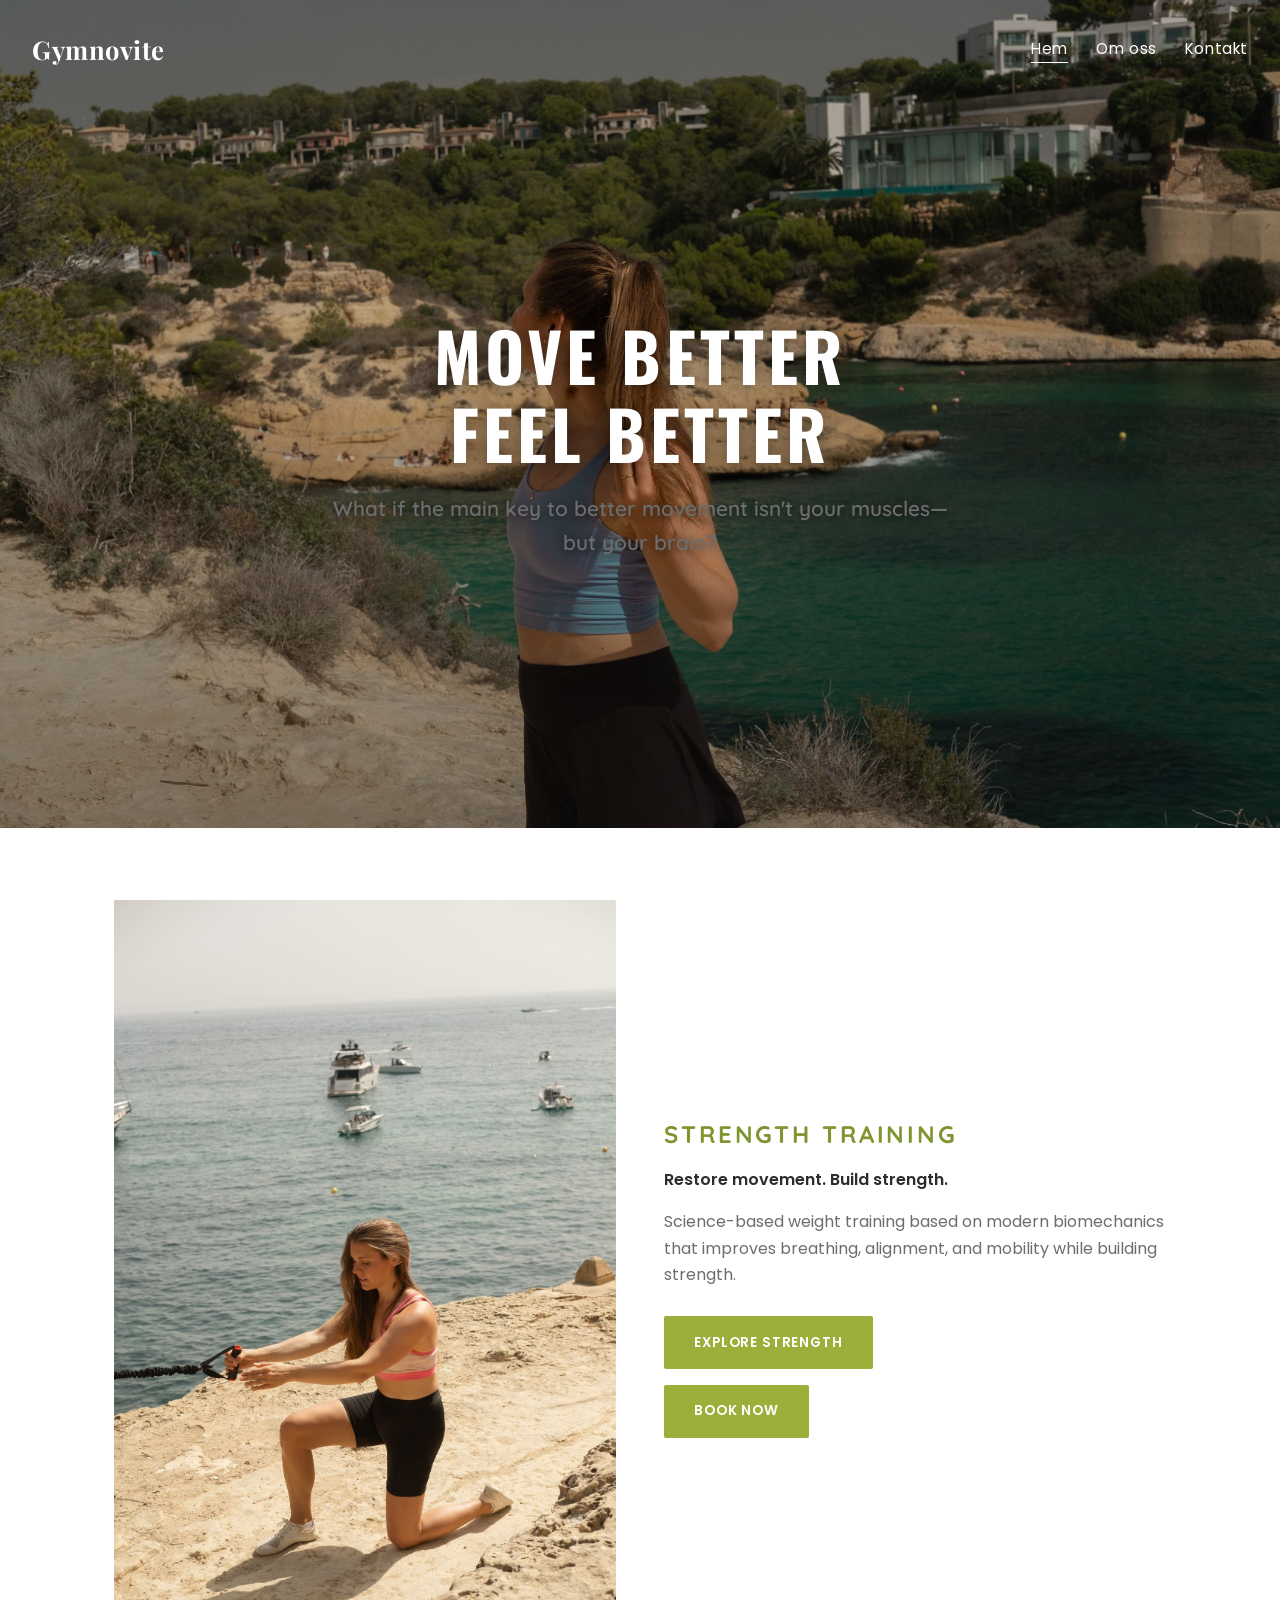
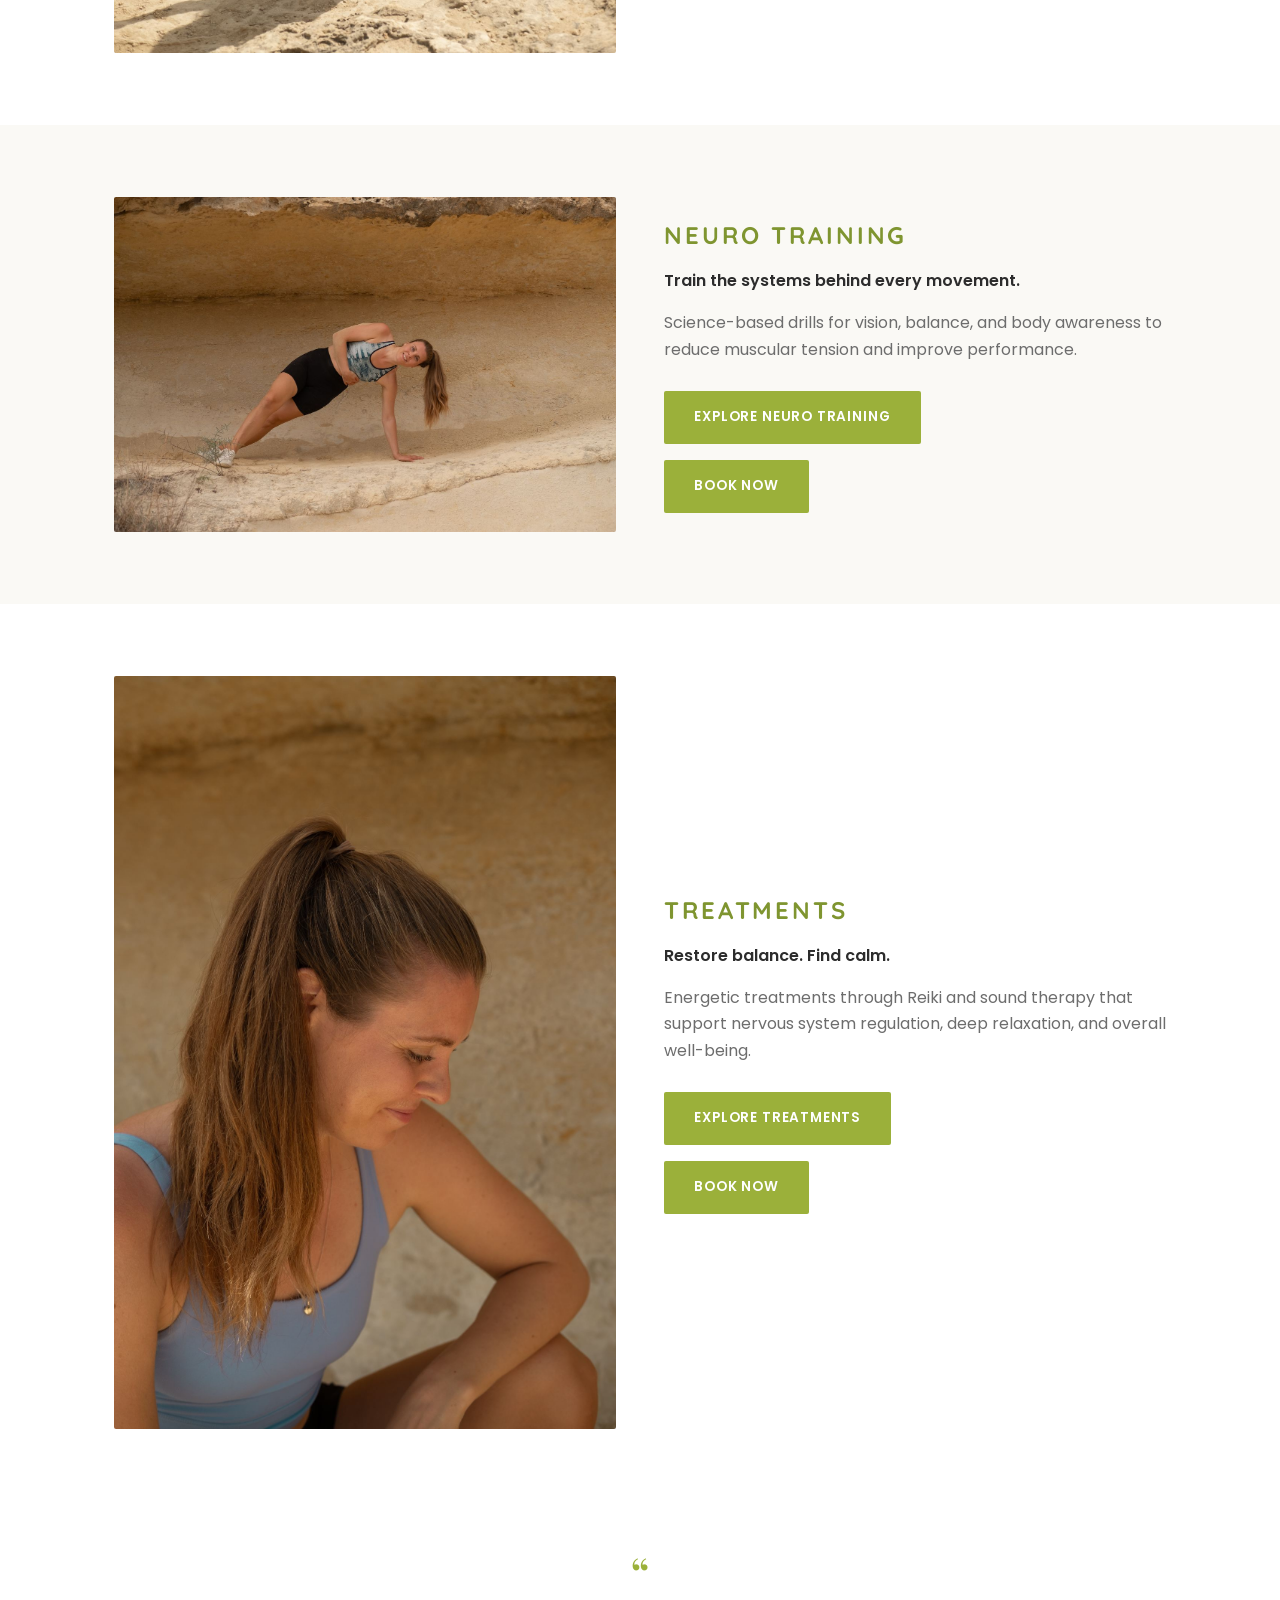
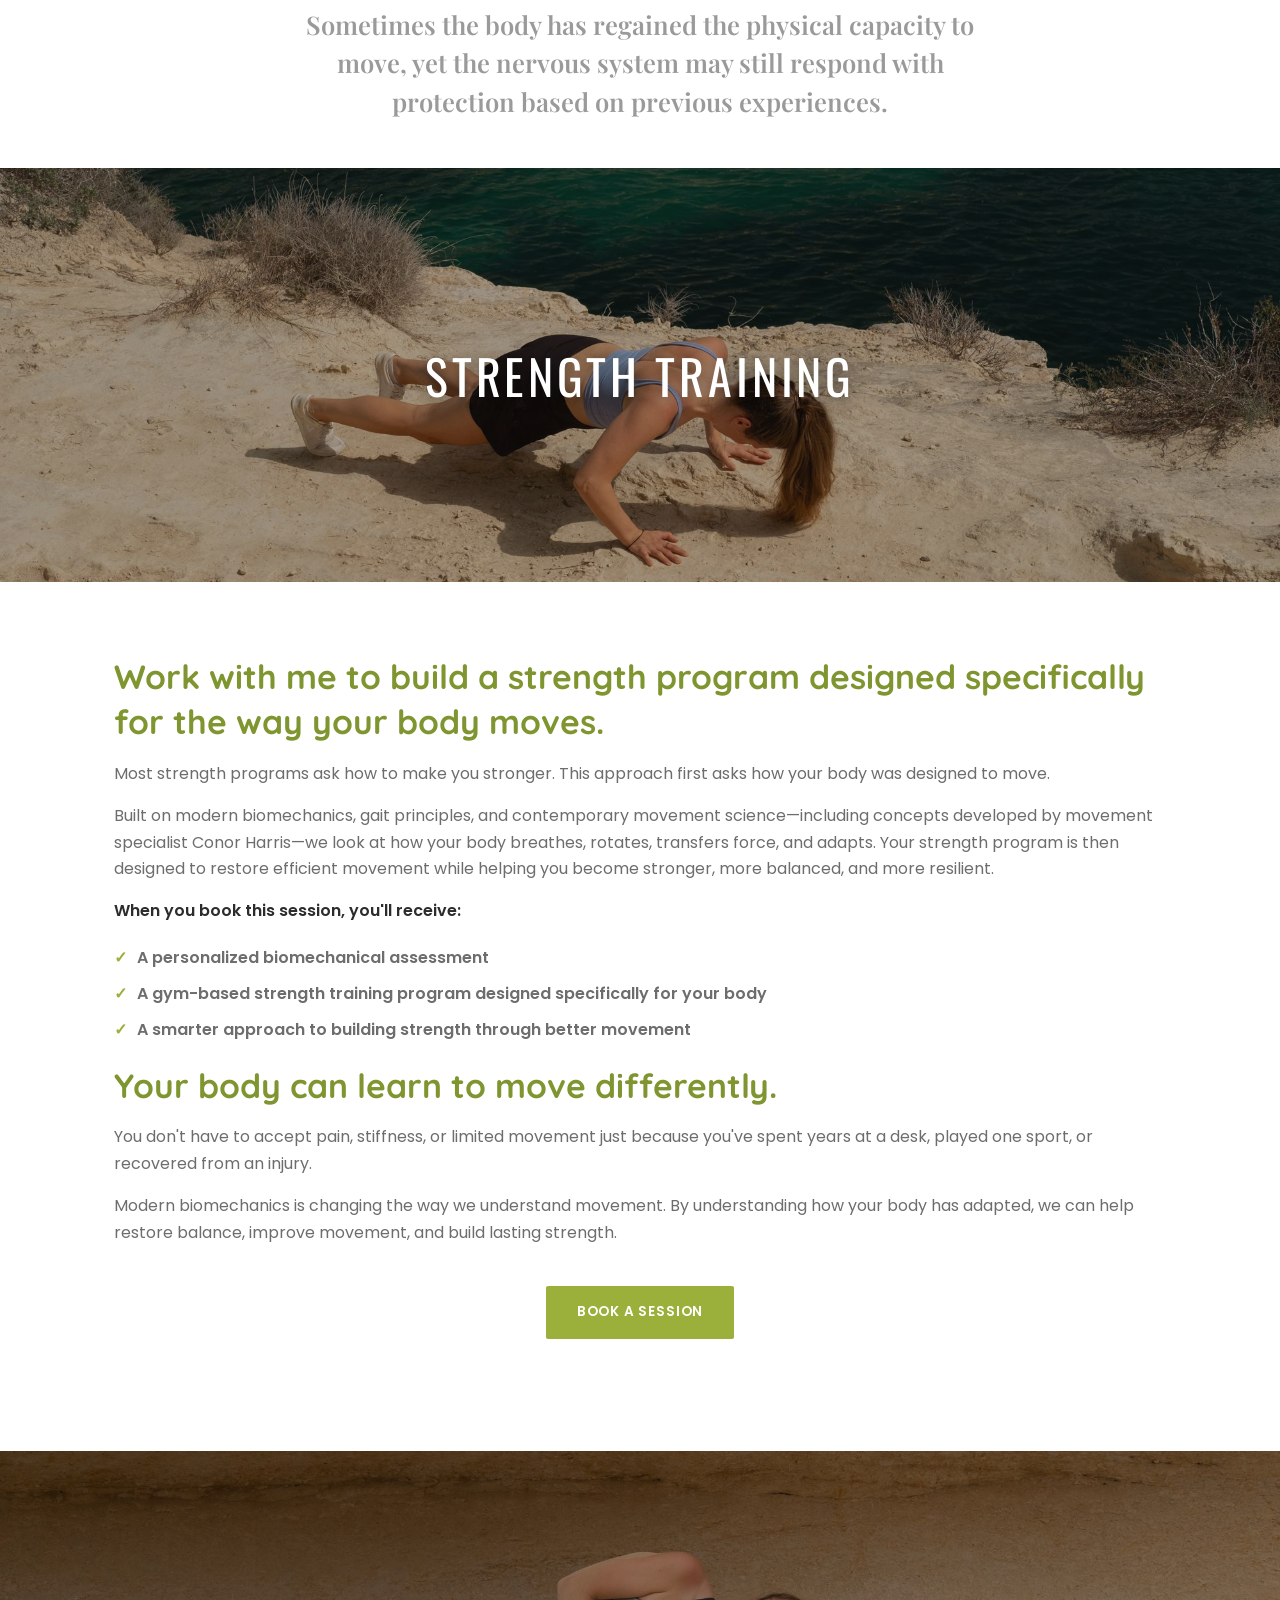
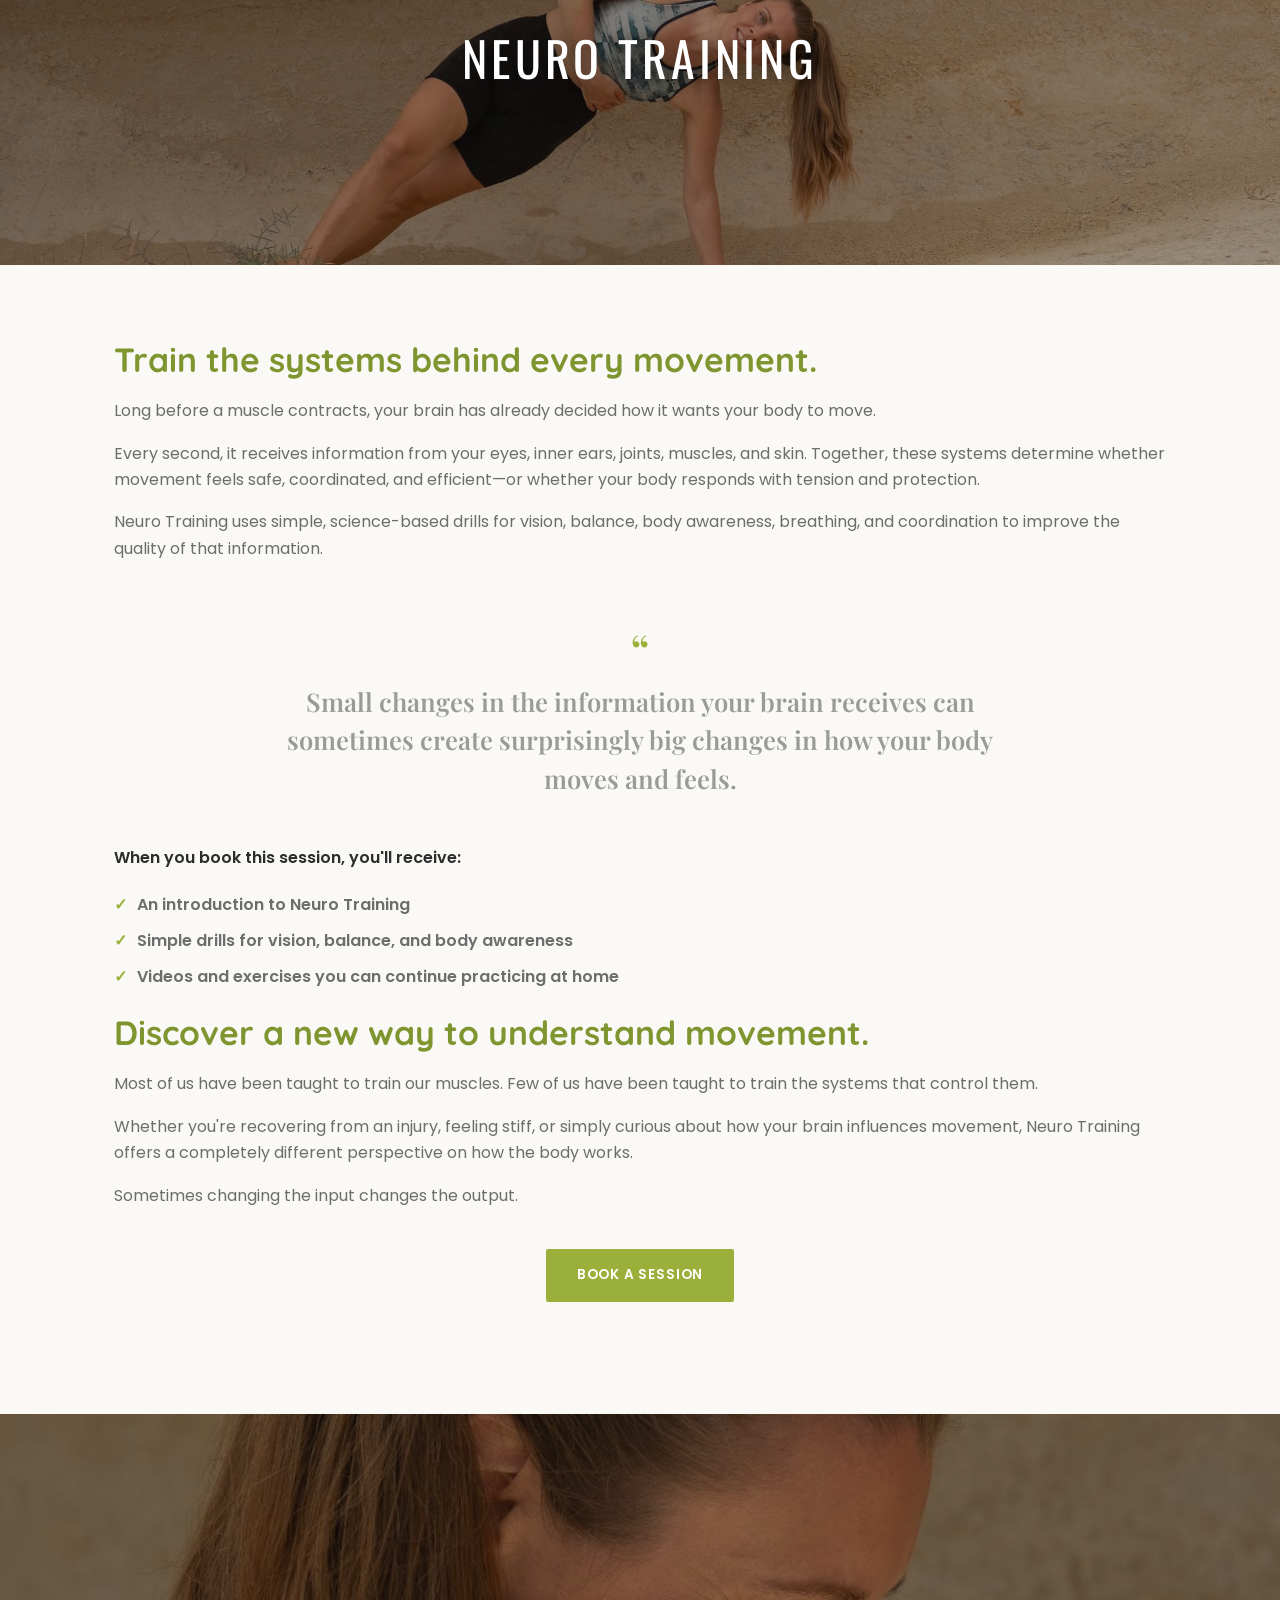
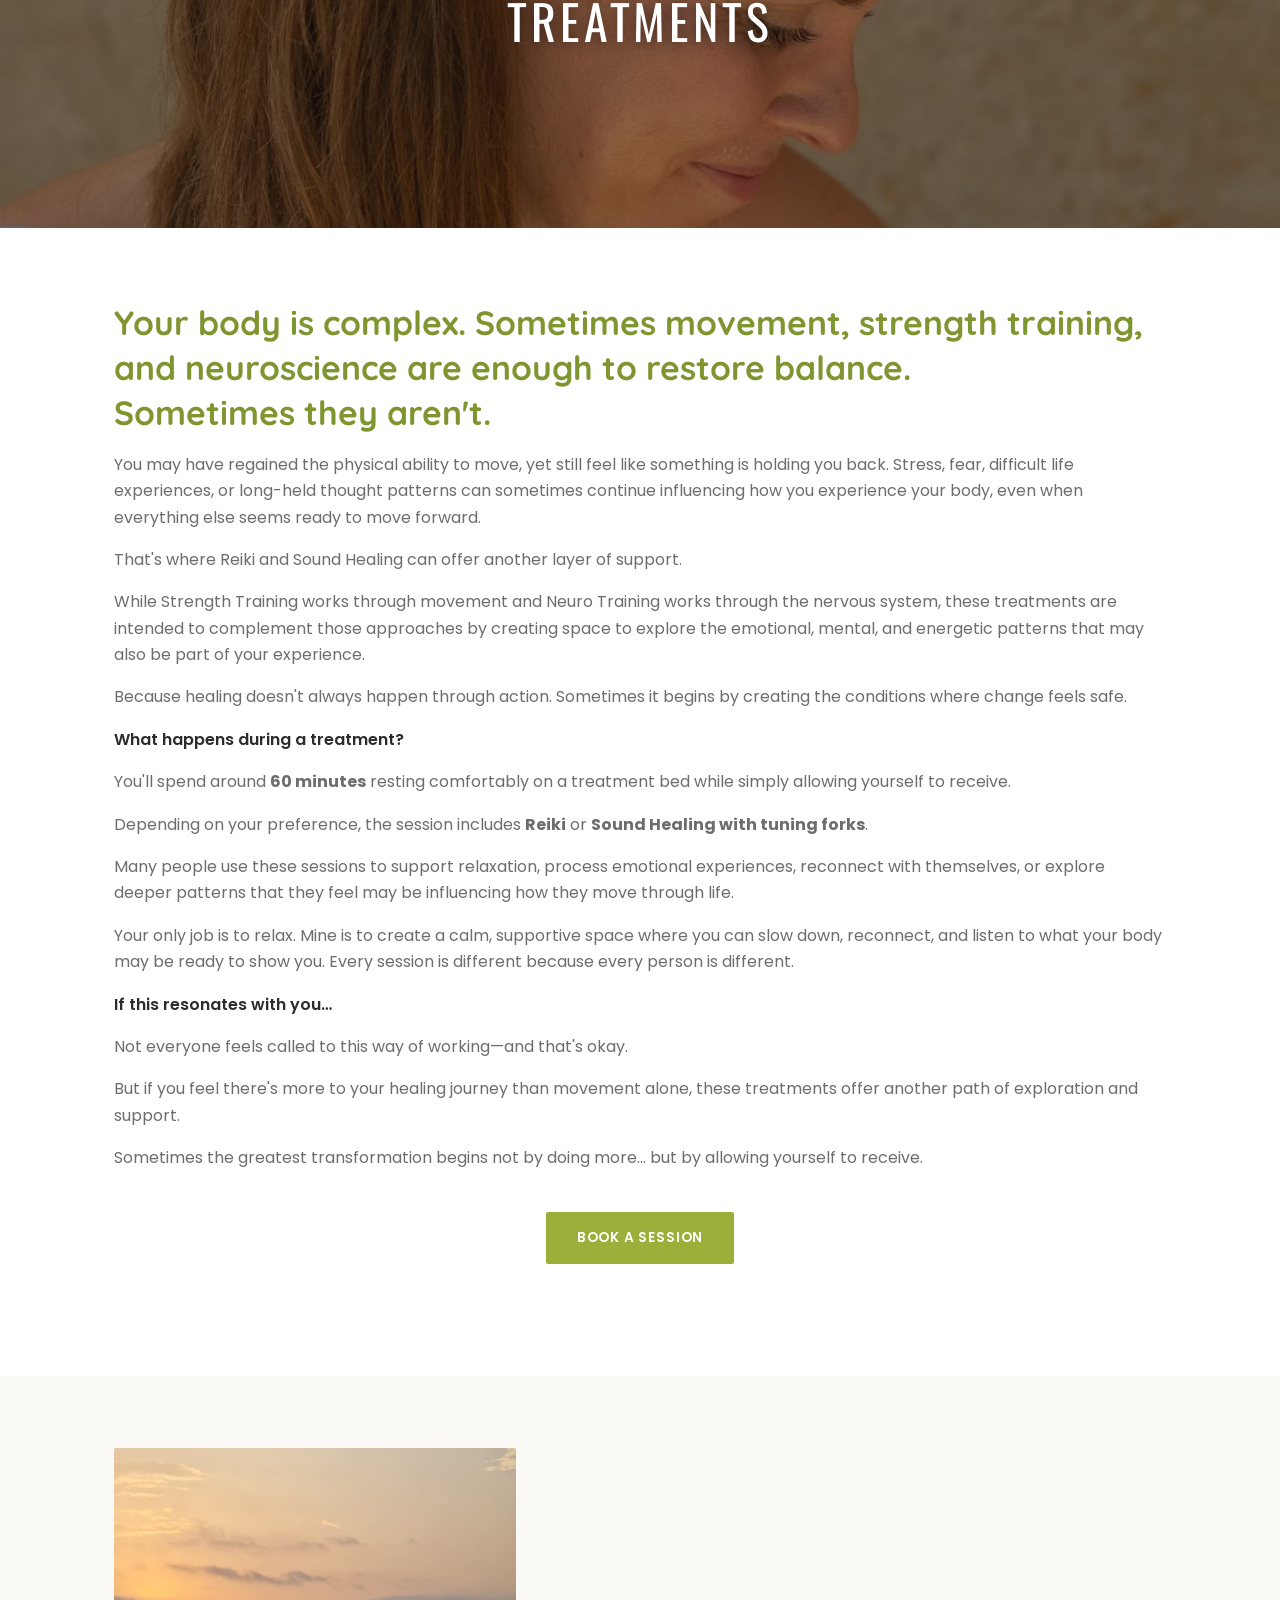
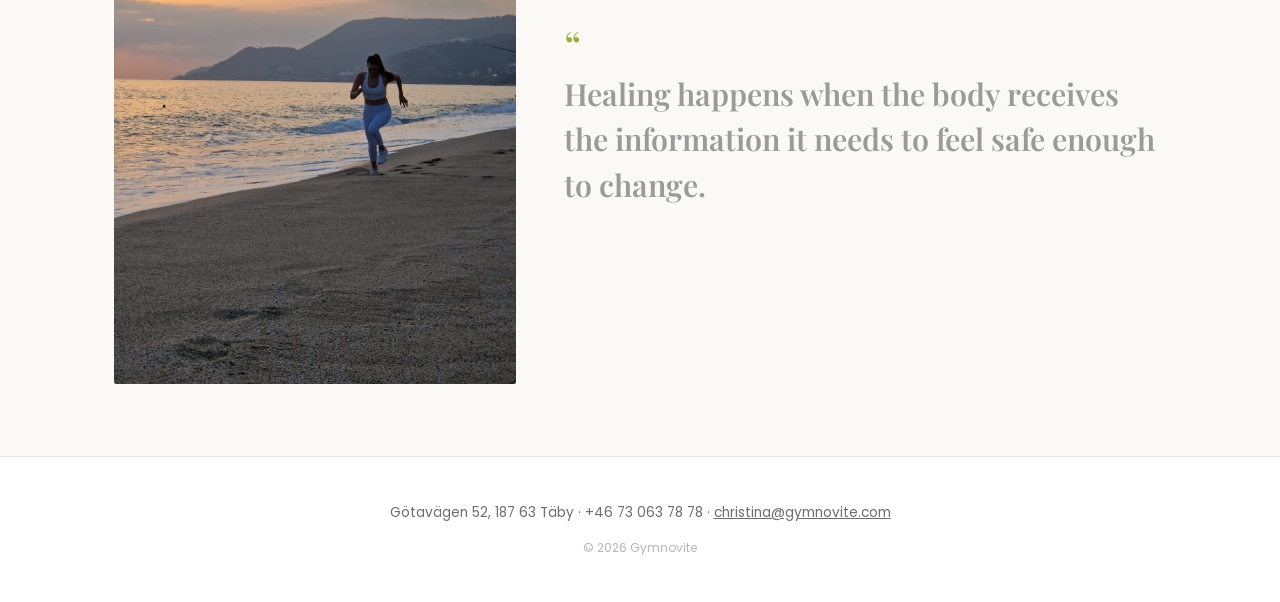
==== index.html @ e3eaf9ff "Add Gymnovite marketing site Static site (index/om-oss/kontakt) built from Christina Lövald Hellberg" ====
<!DOCTYPE html>
<html lang="sv">
<head>
<meta charset="UTF-8">
<meta name="viewport" content="width=device-width, initial-scale=1.0">
<title>Gymnovite — Move better. Feel better.</title>
<meta name="description" content="Gymnovite kombinerar vetenskaplig styrketräning, neuroträning och energibehandlingar (Reiki &amp; ljudterapi) för att återställa rörelse och balans.">
<link rel="preconnect" href="https://fonts.googleapis.com">
<link rel="preconnect" href="https://fonts.gstatic.com" crossorigin>
<link href="https://fonts.googleapis.com/css2?family=Oswald:wght@400;500&family=Playfair+Display:ital,wght@0,600;0,700;1,600&family=Poppins:wght@400;500;600&family=Quicksand:wght@600;700&display=swap" rel="stylesheet">
<link rel="stylesheet" href="style.css">
</head>
<body>

<header class="hero" style="background-image:url('img/hero.jpg');">
  <div class="site-header">
    <a class="logo" href="index.html">Gymnovite</a>
    <ul class="nav">
      <li><a href="index.html" aria-current="page">Hem</a></li>
      <li><a href="om-oss.html">Om oss</a></li>
      <li><a href="kontakt.html">Kontakt</a></li>
    </ul>
  </div>
  <div class="hero-content">
    <h1>Move Better<br>Feel Better</h1>
    <p>What if the main key to better movement isn't your muscles&mdash;but your brain?</p>
  </div>
</header>

<main>

  <!-- Strength Training intro -->
  <section>
    <div class="wrap split">
      <img src="img/strength.jpg" alt="Styrketräning med motståndsband vid havet" loading="lazy">
      <div>
        <p class="eyebrow">Strength Training</p>
        <p class="subhead">Restore movement. Build strength.</p>
        <p>Science-based weight training based on modern biomechanics that improves breathing, alignment, and mobility while building strength.</p>
        <div class="actions">
          <a class="btn" href="#strength-training">Explore Strength</a>
          <a class="btn" href="kontakt.html">Book Now</a>
        </div>
      </div>
    </div>
  </section>

  <!-- Neuro Training intro -->
  <section class="bg-tint">
    <div class="wrap split">
      <img src="img/neuro.jpg" alt="Neuroträning, sidoplanka på klippa" loading="lazy">
      <div>
        <p class="eyebrow">Neuro Training</p>
        <p class="subhead">Train the systems behind every movement.</p>
        <p>Science-based drills for vision, balance, and body awareness to reduce muscular tension and improve performance.</p>
        <div class="actions">
          <a class="btn" href="#neuro-training">Explore Neuro Training</a>
          <a class="btn" href="kontakt.html">Book Now</a>
        </div>
      </div>
    </div>
  </section>

  <!-- Treatments intro -->
  <section>
    <div class="wrap split">
      <img src="img/treatments.jpg" alt="Behandling, Reiki och ljudterapi" loading="lazy">
      <div>
        <p class="eyebrow">Treatments</p>
        <p class="subhead">Restore balance. Find calm.</p>
        <p>Energetic treatments through Reiki and sound therapy that support nervous system regulation, deep relaxation, and overall well-being.</p>
        <div class="actions">
          <a class="btn" href="#treatments">Explore Treatments</a>
          <a class="btn" href="kontakt.html">Book Now</a>
        </div>
      </div>
    </div>
  </section>

  <!-- Quote -->
  <div class="quote-block">
    <span class="mark">&ldquo;</span>
    <blockquote>Sometimes the body has regained the physical capacity to move, yet the nervous system may still respond with protection based on previous experiences.</blockquote>
  </div>

  <!-- Strength Training detail -->
  <div id="strength-training" class="banner" style="background-image:url('img/strength-banner.jpg');">
    <h2>Strength Training</h2>
  </div>
  <section>
    <div class="wrap">
      <h2 class="heading">Work with me to build a strength program designed specifically for the way your body moves.</h2>
      <p>Most strength programs ask how to make you stronger. This approach first asks how your body was designed to move.</p>
      <p>Built on modern biomechanics, gait principles, and contemporary movement science&mdash;including concepts developed by movement specialist Conor Harris&mdash;we look at how your body breathes, rotates, transfers force, and adapts. Your strength program is then designed to restore efficient movement while helping you become stronger, more balanced, and more resilient.</p>
      <p class="subhead">When you book this session, you'll receive:</p>
      <ul class="checklist">
        <li>A personalized biomechanical assessment</li>
        <li>A gym-based strength training program designed specifically for your body</li>
        <li>A smarter approach to building strength through better movement</li>
      </ul>
      <h2 class="heading">Your body can learn to move differently.</h2>
      <p>You don't have to accept pain, stiffness, or limited movement just because you've spent years at a desk, played one sport, or recovered from an injury.</p>
      <p>Modern biomechanics is changing the way we understand movement. By understanding how your body has adapted, we can help restore balance, improve movement, and build lasting strength.</p>
      <div class="btn-center-wrap">
        <a class="btn" href="kontakt.html">Book a Session</a>
      </div>
    </div>
  </section>

  <!-- Neuro Training detail -->
  <div id="neuro-training" class="banner" style="background-image:url('img/neuro-banner.jpg');">
    <h2>Neuro Training</h2>
  </div>
  <section class="bg-tint">
    <div class="wrap">
      <h2 class="heading">Train the systems behind every movement.</h2>
      <p>Long before a muscle contracts, your brain has already decided how it wants your body to move.</p>
      <p>Every second, it receives information from your eyes, inner ears, joints, muscles, and skin. Together, these systems determine whether movement feels safe, coordinated, and efficient&mdash;or whether your body responds with tension and protection.</p>
      <p>Neuro Training uses simple, science-based drills for vision, balance, body awareness, breathing, and coordination to improve the quality of that information.</p>
      <div class="quote-block" style="padding-left:0;padding-right:0;">
        <span class="mark">&ldquo;</span>
        <blockquote>Small changes in the information your brain receives can sometimes create surprisingly big changes in how your body moves and feels.</blockquote>
      </div>
      <p class="subhead">When you book this session, you'll receive:</p>
      <ul class="checklist">
        <li>An introduction to Neuro Training</li>
        <li>Simple drills for vision, balance, and body awareness</li>
        <li>Videos and exercises you can continue practicing at home</li>
      </ul>
      <h2 class="heading">Discover a new way to understand movement.</h2>
      <p>Most of us have been taught to train our muscles. Few of us have been taught to train the systems that control them.</p>
      <p>Whether you're recovering from an injury, feeling stiff, or simply curious about how your brain influences movement, Neuro Training offers a completely different perspective on how the body works.</p>
      <p>Sometimes changing the input changes the output.</p>
      <div class="btn-center-wrap">
        <a class="btn" href="kontakt.html">Book a Session</a>
      </div>
    </div>
  </section>

  <!-- Treatments detail -->
  <div id="treatments" class="banner" style="background-image:url('img/treatments-banner.jpg');">
    <h2>Treatments</h2>
  </div>
  <section>
    <div class="wrap">
      <h2 class="heading">Your body is complex. Sometimes movement, strength training, and neuroscience are enough to restore balance.<br>Sometimes they aren't.</h2>
      <p>You may have regained the physical ability to move, yet still feel like something is holding you back. Stress, fear, difficult life experiences, or long-held thought patterns can sometimes continue influencing how you experience your body, even when everything else seems ready to move forward.</p>
      <p>That's where Reiki and Sound Healing can offer another layer of support.</p>
      <p>While Strength Training works through movement and Neuro Training works through the nervous system, these treatments are intended to complement those approaches by creating space to explore the emotional, mental, and energetic patterns that may also be part of your experience.</p>
      <p>Because healing doesn't always happen through action. Sometimes it begins by creating the conditions where change feels safe.</p>

      <p class="subhead">What happens during a treatment?</p>
      <p>You'll spend around <strong>60 minutes</strong> resting comfortably on a treatment bed while simply allowing yourself to receive.</p>
      <p>Depending on your preference, the session includes <strong>Reiki</strong> or <strong>Sound Healing with tuning forks</strong>.</p>
      <p>Many people use these sessions to support relaxation, process emotional experiences, reconnect with themselves, or explore deeper patterns that they feel may be influencing how they move through life.</p>
      <p>Your only job is to relax. Mine is to create a calm, supportive space where you can slow down, reconnect, and listen to what your body may be ready to show you. Every session is different because every person is different.</p>

      <p class="subhead">If this resonates with you&hellip;</p>
      <p>Not everyone feels called to this way of working&mdash;and that's okay.</p>
      <p>But if you feel there's more to your healing journey than movement alone, these treatments offer another path of exploration and support.</p>
      <p>Sometimes the greatest transformation begins not by doing more&hellip; but by allowing yourself to receive.</p>
      <div class="btn-center-wrap">
        <a class="btn" href="kontakt.html">Book a Session</a>
      </div>
    </div>
  </section>

  <!-- Closing quote with photo -->
  <section class="bg-tint">
    <div class="wrap quote-photo">
      <img src="img/quote.jpg" alt="Löpning på stranden i solnedgången" loading="lazy">
      <div>
        <span class="mark">&ldquo;</span>
        <blockquote>Healing happens when the body receives the information it needs to feel safe enough to change.</blockquote>
      </div>
    </div>
  </section>

</main>

<footer>
  <div class="wrap">
    <p>Götavägen 52, 187 63 Täby &middot; +46 73 063 78 78 &middot; <a href="mailto:christina@gymnovite.com">christina@gymnovite.com</a></p>
    <p class="credit">&copy; <span id="year"></span> Gymnovite</p>
  </div>
</footer>

<script src="app.js"></script>
</body>
</html>
---- style.css ----
:root {
  --accent: #9bb03a;
  --accent-dark: #7f9530;
  --ink: #2c2c2c;
  --muted: #6d6d6d;
  --quote: #9a9a9a;
  --bg: #ffffff;
  --border: #e9e7e0;
  --max: 1100px;
}

* { box-sizing: border-box; }

html { scroll-behavior: smooth; }

body {
  margin: 0;
  background: var(--bg);
  color: var(--ink);
  font-family: 'Poppins', 'Segoe UI', sans-serif;
  line-height: 1.65;
  -webkit-font-smoothing: antialiased;
}

img { max-width: 100%; display: block; }

a { color: inherit; }

.wrap {
  max-width: var(--max);
  margin: 0 auto;
  padding: 0 1.5rem;
}

/* ---------- Site header (overlaid on hero) ---------- */

.site-header {
  position: absolute;
  top: 0;
  left: 0;
  right: 0;
  z-index: 5;
  display: flex;
  align-items: center;
  justify-content: space-between;
  padding: 1.75rem 2rem;
  flex-wrap: wrap;
  gap: 1rem;
}

.logo {
  font-family: 'Playfair Display', serif;
  font-weight: 700;
  font-size: 1.6rem;
  color: #fff;
  text-decoration: none;
  letter-spacing: 0.02em;
}

.nav {
  display: flex;
  gap: 1.75rem;
  list-style: none;
  margin: 0;
  padding: 0;
}

.nav a {
  color: #fff;
  text-decoration: none;
  font-size: 0.95rem;
  letter-spacing: 0.04em;
  padding-bottom: 0.2rem;
  border-bottom: 1px solid transparent;
  transition: border-color 0.2s ease;
}

.nav a:hover,
.nav a[aria-current="page"] {
  border-color: #fff;
}

.nav-toggle {
  display: none;
}

/* ---------- Hero ---------- */

.hero {
  position: relative;
  min-height: 92vh;
  display: flex;
  align-items: center;
  justify-content: center;
  text-align: center;
  color: #fff;
  background-size: cover;
  background-position: center;
  overflow: hidden;
}

.hero::after {
  content: '';
  position: absolute;
  inset: 0;
  background: linear-gradient(180deg, rgba(20, 20, 20, 0.25) 0%, rgba(20, 20, 20, 0.15) 45%, rgba(20, 20, 20, 0.45) 100%);
}

.hero-content {
  position: relative;
  z-index: 2;
  padding: 6rem 1.5rem 3rem;
  max-width: 900px;
}

.hero h1 {
  font-family: 'Oswald', sans-serif;
  text-transform: uppercase;
  font-size: clamp(2.2rem, 6vw, 4.2rem);
  letter-spacing: 0.06em;
  margin: 0 0 1.25rem;
  line-height: 1.15;
  text-shadow: 0 2px 18px rgba(0, 0, 0, 0.45);
}

.hero p {
  font-family: 'Quicksand', sans-serif;
  font-weight: 600;
  font-size: clamp(1rem, 2vw, 1.3rem);
  max-width: 640px;
  margin: 0 auto;
  text-shadow: 0 2px 10px rgba(0, 0, 0, 0.55);
}

/* Shorter banner-style hero used on inner pages / mid-page section breaks */
.banner {
  position: relative;
  min-height: 46vh;
  display: flex;
  align-items: center;
  justify-content: center;
  color: #fff;
  background-size: cover;
  background-position: center;
  text-align: center;
}

.banner::after {
  content: '';
  position: absolute;
  inset: 0;
  background: rgba(20, 20, 20, 0.35);
}

.banner h2 {
  position: relative;
  z-index: 2;
  font-family: 'Oswald', sans-serif;
  text-transform: uppercase;
  letter-spacing: 0.08em;
  font-weight: 400;
  font-size: clamp(1.8rem, 5vw, 3rem);
  margin: 0;
  text-shadow: 0 2px 14px rgba(0, 0, 0, 0.45);
}

.page-banner {
  min-height: 40vh;
  padding-top: 6rem;
}

/* ---------- Sections / typography ---------- */

section {
  padding: 4.5rem 0;
}

.eyebrow {
  font-family: 'Quicksand', sans-serif;
  font-weight: 700;
  text-transform: uppercase;
  letter-spacing: 0.12em;
  color: var(--accent-dark);
  font-size: 1.5rem;
  margin: 0 0 0.75rem;
}

h2.heading,
.section-title {
  font-family: 'Quicksand', sans-serif;
  font-weight: 700;
  color: var(--accent-dark);
  font-size: clamp(1.5rem, 3vw, 2.1rem);
  line-height: 1.35;
  margin: 0 0 1rem;
}

.subhead {
  font-weight: 600;
  color: var(--ink);
  margin: 0 0 1rem;
}

p { color: var(--muted); }

.lead {
  font-style: italic;
  color: var(--muted);
}

/* ---------- Split (image + text) blocks ---------- */

.split {
  display: grid;
  grid-template-columns: 1fr 1fr;
  gap: 3rem;
  align-items: center;
}

.split img {
  width: 100%;
  height: auto;
  border-radius: 2px;
}

.split .actions {
  margin-top: 1.75rem;
  display: flex;
  flex-direction: column;
  gap: 1rem;
  align-items: flex-start;
}

@media (max-width: 800px) {
  .split {
    grid-template-columns: 1fr;
    gap: 1.75rem;
  }
}

/* ---------- Buttons ---------- */

.btn {
  display: inline-block;
  background: var(--accent);
  color: #fff;
  text-decoration: none;
  padding: 0.95rem 1.9rem;
  font-family: 'Poppins', sans-serif;
  font-weight: 600;
  text-transform: uppercase;
  letter-spacing: 0.06em;
  font-size: 0.85rem;
  border: none;
  border-radius: 2px;
  cursor: pointer;
  transition: background 0.2s ease, transform 0.15s ease;
}

.btn:hover {
  background: var(--accent-dark);
  transform: translateY(-1px);
}

.btn-center-wrap {
  text-align: center;
  margin: 2.5rem 0;
}

/* ---------- Checklist ---------- */

.checklist {
  list-style: none;
  margin: 1.25rem 0;
  padding: 0;
}

.checklist li {
  color: var(--muted);
  font-weight: 600;
  margin: 0.6rem 0;
}

.checklist li::before {
  content: '\2713';
  color: var(--accent);
  margin-right: 0.6rem;
  font-weight: 700;
}

/* ---------- Quotes ---------- */

blockquote {
  margin: 0;
  padding: 0;
  font-family: 'Playfair Display', serif;
  font-size: clamp(1.2rem, 2.4vw, 1.6rem);
  color: var(--quote);
  font-weight: 600;
  line-height: 1.5;
}

.quote-block {
  max-width: 760px;
  margin: 0 auto;
  text-align: center;
  padding: 3rem 1.5rem;
}

.quote-block .mark {
  font-family: 'Playfair Display', serif;
  color: var(--accent);
  font-size: 3rem;
  line-height: 1;
  display: block;
  margin-bottom: 0.5rem;
}

.quote-photo {
  display: grid;
  grid-template-columns: 0.8fr 1.2fr;
  gap: 3rem;
  align-items: center;
}

.quote-photo img { border-radius: 2px; }

.quote-photo blockquote {
  font-size: clamp(1.3rem, 2.6vw, 1.9rem);
}

.quote-photo .mark {
  font-family: 'Playfair Display', serif;
  color: var(--accent);
  font-size: 2.6rem;
  line-height: 1;
}

@media (max-width: 800px) {
  .quote-photo {
    grid-template-columns: 1fr;
    gap: 1.5rem;
    text-align: center;
  }
}

.bg-tint {
  background: #faf9f5;
}

/* ---------- Philosophy list (Om oss) ---------- */

.philosophy-list {
  list-style: none;
  margin: 1.25rem 0 1.75rem;
  padding: 0;
}

.philosophy-list li {
  font-style: italic;
  color: var(--muted);
  margin: 0.4rem 0;
}

/* ---------- Contact page ---------- */

.contact-grid {
  display: grid;
  grid-template-columns: repeat(2, 1fr);
  gap: 2rem 3rem;
  margin: 2rem 0 3rem;
}

.contact-item {
  display: flex;
  gap: 1rem;
  align-items: flex-start;
}

.contact-item .icon {
  color: var(--accent);
  font-size: 1.4rem;
  line-height: 1;
  margin-top: 0.2rem;
}

.contact-item strong {
  display: block;
  text-transform: uppercase;
  letter-spacing: 0.04em;
  font-size: 0.95rem;
  margin-bottom: 0.2rem;
}

.contact-item span,
.contact-item a {
  color: var(--muted);
  text-decoration: none;
}

.map-frame {
  border: 0;
  width: 100%;
  height: 380px;
  border-radius: 2px;
}

@media (max-width: 700px) {
  .contact-grid { grid-template-columns: 1fr; }
}

/* ---------- Founder (Om oss) ---------- */

.founder {
  display: grid;
  grid-template-columns: 0.8fr 1.2fr;
  gap: 3rem;
  align-items: start;
}

.founder img { border-radius: 2px; }

.founder .name {
  font-family: 'Quicksand', sans-serif;
  font-weight: 700;
  color: var(--accent-dark);
  font-size: 1.6rem;
  margin: 0 0 0.25rem;
}

.founder .role {
  font-family: 'Quicksand', sans-serif;
  color: var(--accent);
  font-size: 1.15rem;
  margin: 0 0 1.25rem;
}

@media (max-width: 800px) {
  .founder { grid-template-columns: 1fr; }
}

/* ---------- Footer ---------- */

footer {
  border-top: 1px solid var(--border);
  padding: 2rem 0;
  text-align: center;
  color: var(--muted);
  font-size: 0.85rem;
}

footer a {
  color: var(--muted);
}

footer .credit {
  margin-top: 0.4rem;
  font-size: 0.75rem;
  color: #b6b6b6;
}
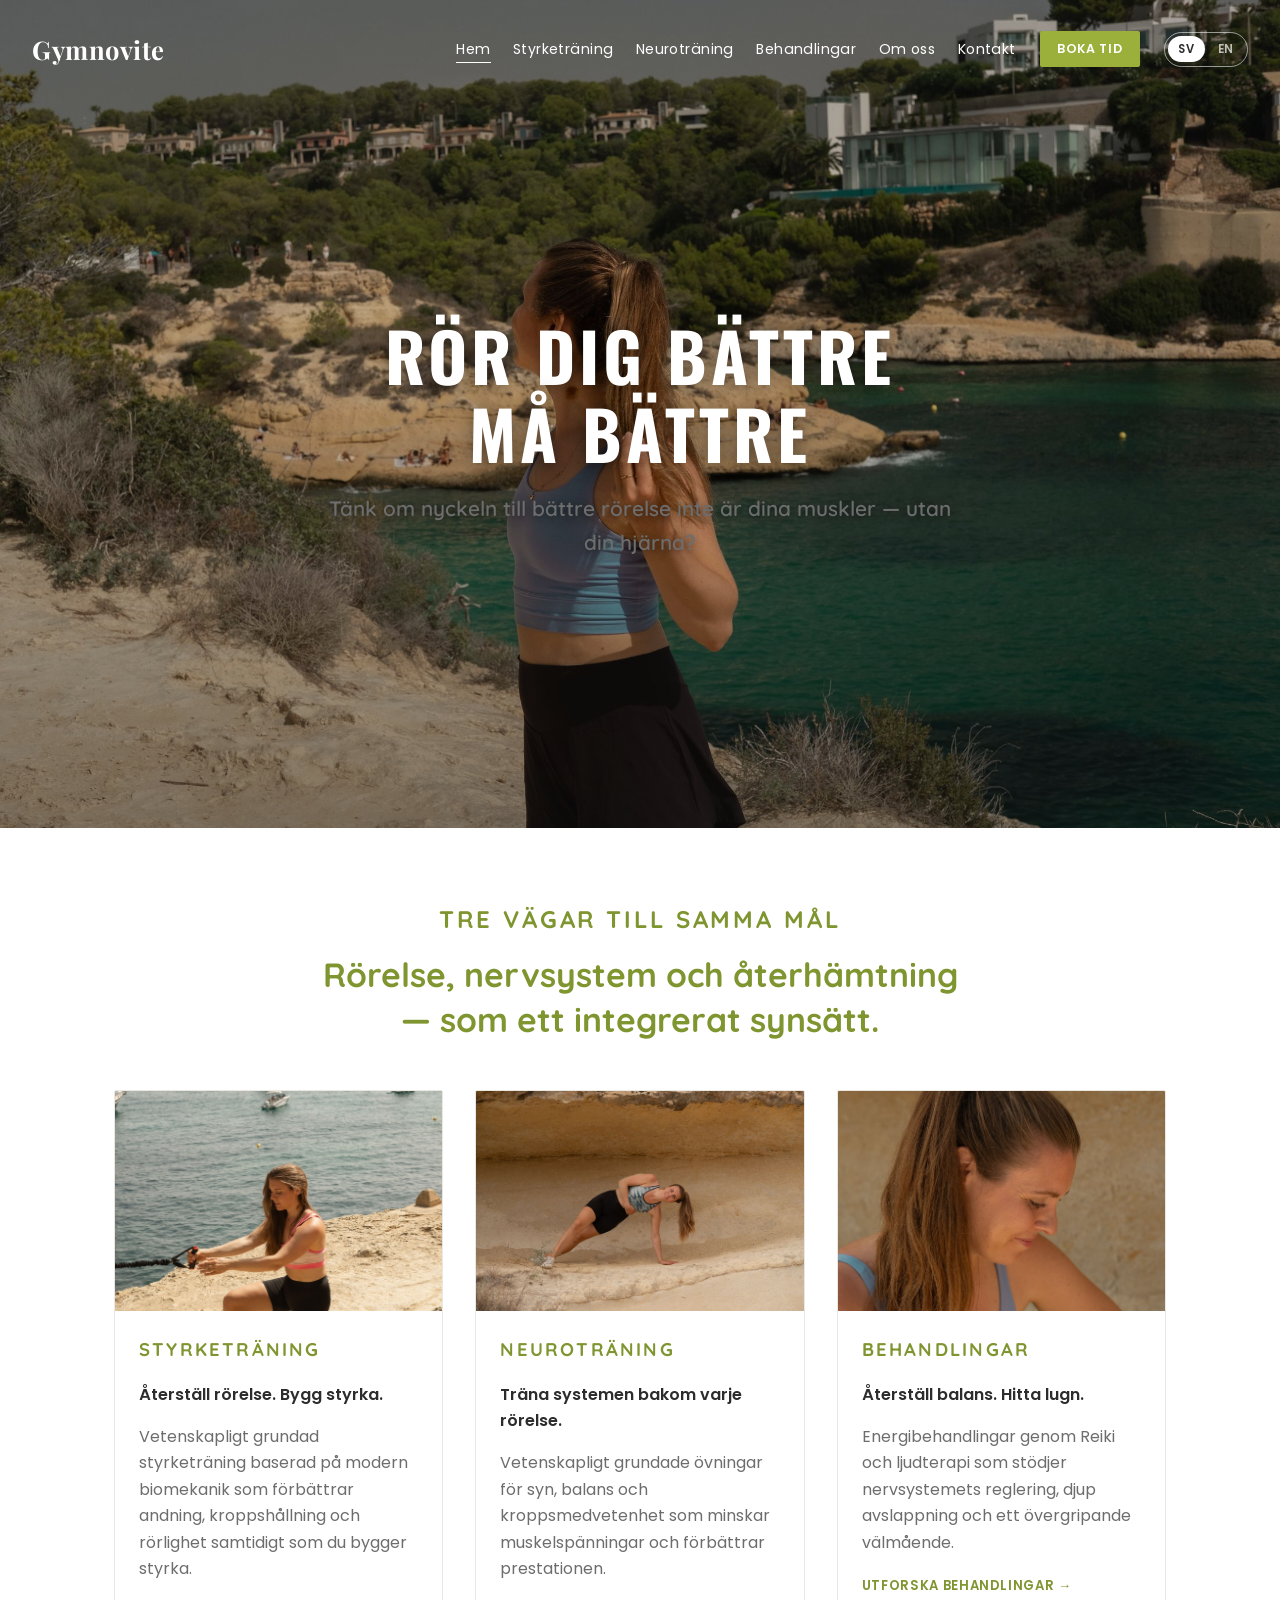
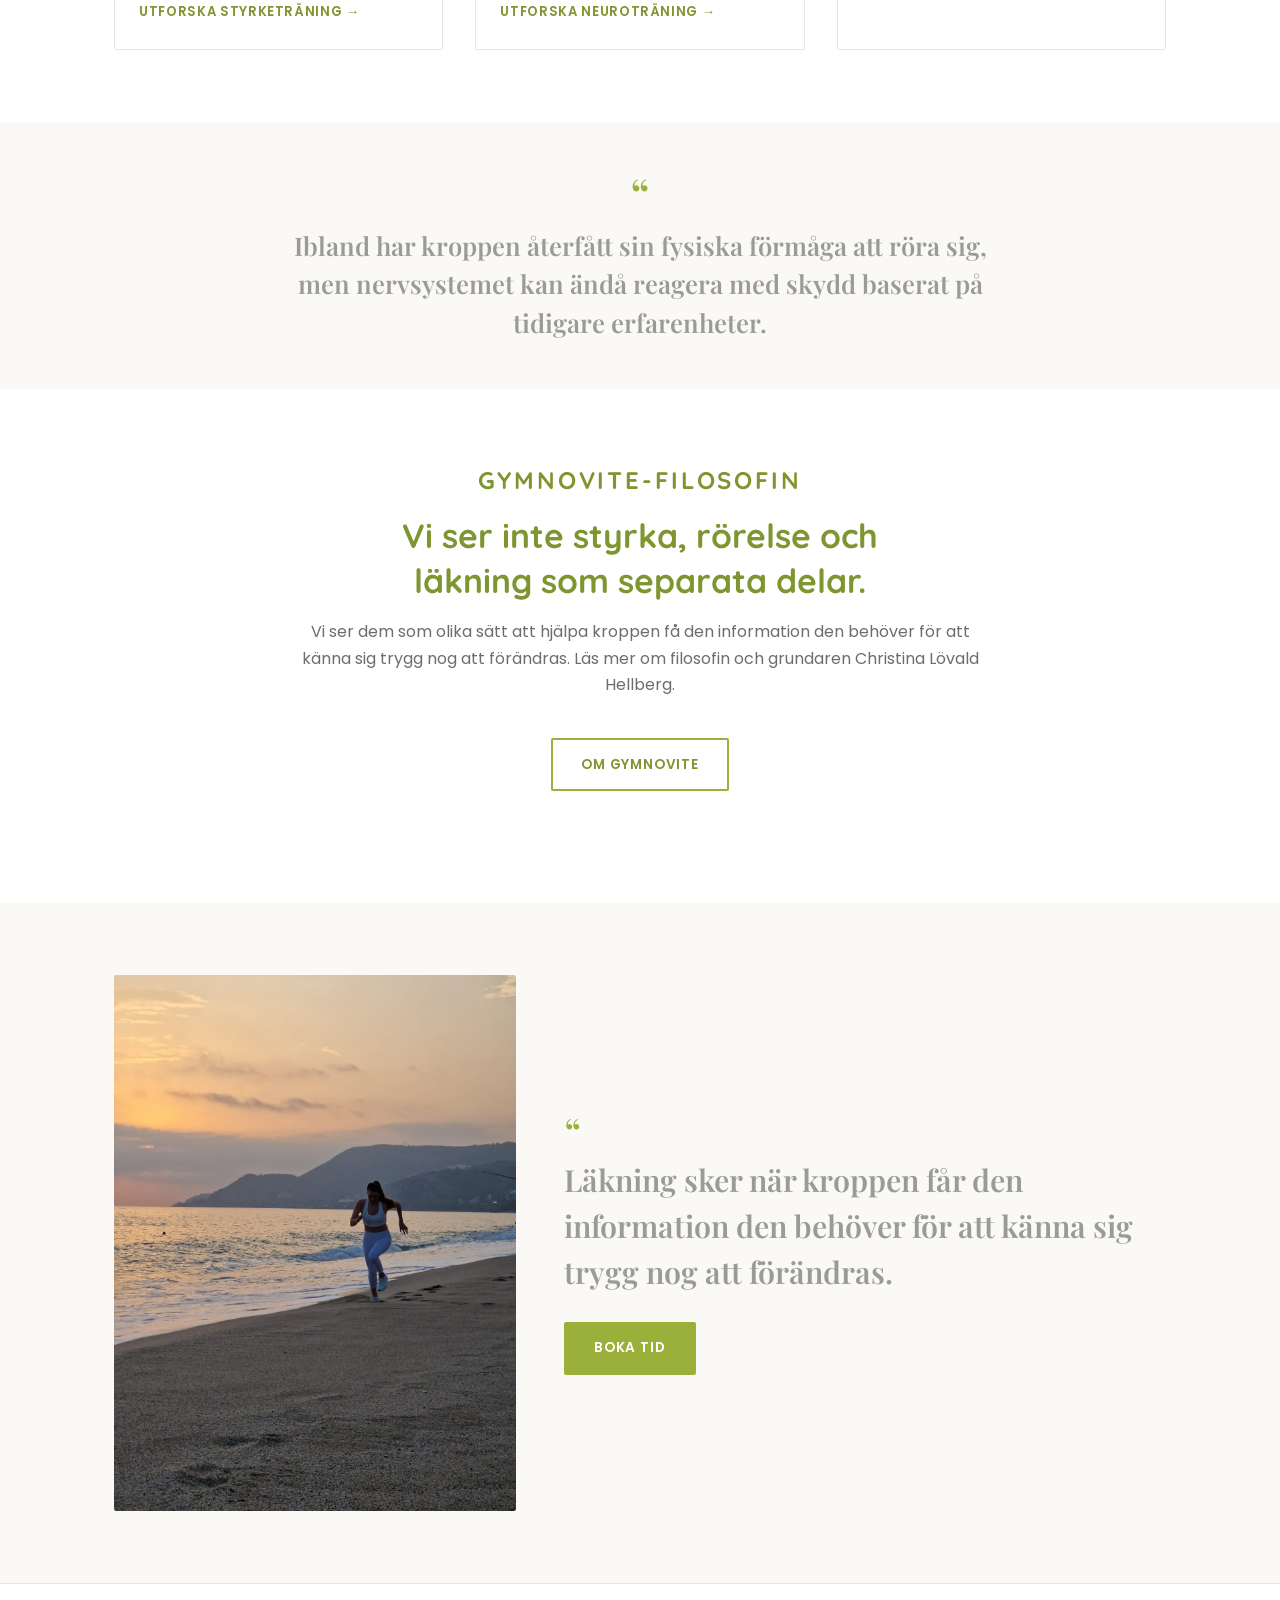
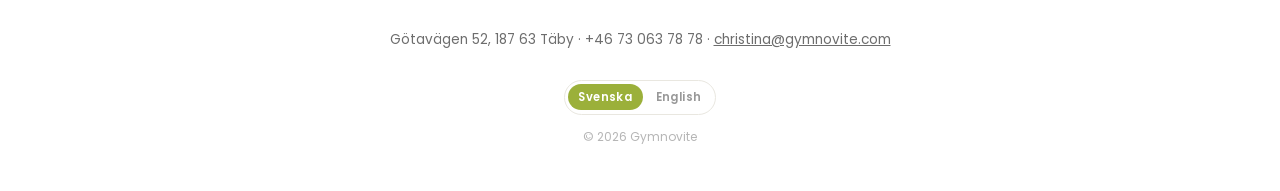
==== commit 61d1895e: "Promote v2 to the live site Moves the /v2 subproject to the repo root, replacing the original single" ====
--- a/index.html
+++ b/index.html
@@ -3,7 +3,7 @@
 <head>
 <meta charset="UTF-8">
 <meta name="viewport" content="width=device-width, initial-scale=1.0">
-<title>Gymnovite — Move better. Feel better.</title>
+<title>Gymnovite — Rör dig bättre. Må bättre.</title>
 <meta name="description" content="Gymnovite kombinerar vetenskaplig styrketräning, neuroträning och energibehandlingar (Reiki &amp; ljudterapi) för att återställa rörelse och balans.">
 <link rel="preconnect" href="https://fonts.googleapis.com">
 <link rel="preconnect" href="https://fonts.gstatic.com" crossorigin>
@@ -15,163 +15,100 @@
 <header class="hero" style="background-image:url('img/hero.jpg');">
   <div class="site-header">
     <a class="logo" href="index.html">Gymnovite</a>
-    <ul class="nav">
-      <li><a href="index.html" aria-current="page">Hem</a></li>
-      <li><a href="om-oss.html">Om oss</a></li>
-      <li><a href="kontakt.html">Kontakt</a></li>
-    </ul>
+    <div class="header-right">
+      <ul class="nav">
+        <li><a href="index.html" aria-current="page" data-i18n="nav.home">Hem</a></li>
+        <li><a href="styrketraning.html" data-i18n="nav.strength">Styrketräning</a></li>
+        <li><a href="neurotraning.html" data-i18n="nav.neuro">Neuroträning</a></li>
+        <li><a href="behandlingar.html" data-i18n="nav.treatments">Behandlingar</a></li>
+        <li><a href="om-oss.html" data-i18n="nav.about">Om oss</a></li>
+        <li><a href="kontakt.html" data-i18n="nav.contact">Kontakt</a></li>
+      </ul>
+      <a class="nav-cta" href="boka.html" data-i18n="nav.book">Boka tid</a>
+      <div class="lang-switch" role="group" aria-label="Språk / Language">
+        <button type="button" data-lang="sv" aria-pressed="true">SV</button>
+        <button type="button" data-lang="en" aria-pressed="false">EN</button>
+      </div>
+    </div>
   </div>
   <div class="hero-content">
-    <h1>Move Better<br>Feel Better</h1>
-    <p>What if the main key to better movement isn't your muscles&mdash;but your brain?</p>
+    <h1 data-i18n="home.hero.title">Rör dig bättre<br>Må bättre</h1>
+    <p data-i18n="home.hero.subtitle">Tänk om nyckeln till bättre rörelse inte är dina muskler &mdash; utan din hjärna?</p>
   </div>
 </header>
 
 <main>
 
-  <!-- Strength Training intro -->
   <section>
-    <div class="wrap split">
-      <img src="img/strength.jpg" alt="Styrketräning med motståndsband vid havet" loading="lazy">
-      <div>
-        <p class="eyebrow">Strength Training</p>
-        <p class="subhead">Restore movement. Build strength.</p>
-        <p>Science-based weight training based on modern biomechanics that improves breathing, alignment, and mobility while building strength.</p>
-        <div class="actions">
-          <a class="btn" href="#strength-training">Explore Strength</a>
-          <a class="btn" href="kontakt.html">Book Now</a>
+    <div class="wrap">
+      <div class="section-intro">
+        <p class="eyebrow" data-i18n="home.services.eyebrow">Tre vägar till samma mål</p>
+        <h2 class="heading" data-i18n="home.services.title">Rörelse, nervsystem och återhämtning &mdash; som ett integrerat synsätt.</h2>
+      </div>
+
+      <div class="service-grid">
+        <a class="service-card" href="styrketraning.html">
+          <img src="img/strength.jpg" alt="Styrketräning med motståndsband vid havet" loading="lazy">
+          <div class="service-card-body">
+            <p class="eyebrow" data-i18n="home.card.strength.eyebrow">Styrketräning</p>
+            <p class="subhead" data-i18n="home.card.strength.subhead">Återställ rörelse. Bygg styrka.</p>
+            <p data-i18n="home.card.strength.body">Vetenskapligt grundad styrketräning baserad på modern biomekanik som förbättrar andning, kroppshållning och rörlighet samtidigt som du bygger styrka.</p>
+            <span class="card-link" data-i18n="home.card.strength.link">Utforska styrketräning &rarr;</span>
+          </div>
+        </a>
+
+        <a class="service-card" href="neurotraning.html">
+          <img src="img/neuro.jpg" alt="Neuroträning, sidoplanka på klippa" loading="lazy">
+          <div class="service-card-body">
+            <p class="eyebrow" data-i18n="home.card.neuro.eyebrow">Neuroträning</p>
+            <p class="subhead" data-i18n="home.card.neuro.subhead">Träna systemen bakom varje rörelse.</p>
+            <p data-i18n="home.card.neuro.body">Vetenskapligt grundade övningar för syn, balans och kroppsmedvetenhet som minskar muskelspänningar och förbättrar prestationen.</p>
+            <span class="card-link" data-i18n="home.card.neuro.link">Utforska neuroträning &rarr;</span>
+          </div>
+        </a>
+
+        <a class="service-card" href="behandlingar.html">
+          <img src="img/treatments.jpg" alt="Behandling, Reiki och ljudterapi" loading="lazy">
+          <div class="service-card-body">
+            <p class="eyebrow" data-i18n="home.card.treatments.eyebrow">Behandlingar</p>
+            <p class="subhead" data-i18n="home.card.treatments.subhead">Återställ balans. Hitta lugn.</p>
+            <p data-i18n="home.card.treatments.body">Energibehandlingar genom Reiki och ljudterapi som stödjer nervsystemets reglering, djup avslappning och ett övergripande välmående.</p>
+            <span class="card-link" data-i18n="home.card.treatments.link">Utforska behandlingar &rarr;</span>
+          </div>
+        </a>
+      </div>
+    </div>
+  </section>
+
+  <div class="quote-block bg-tint" style="max-width:none;">
+    <div class="wrap" style="max-width:760px;">
+      <span class="mark">&ldquo;</span>
+      <blockquote data-i18n="home.quote1">Ibland har kroppen återfått sin fysiska förmåga att röra sig, men nervsystemet kan ändå reagera med skydd baserat på tidigare erfarenheter.</blockquote>
+    </div>
+  </div>
+
+  <section>
+    <div class="wrap">
+      <div class="section-intro" style="margin-bottom:0;">
+        <p class="eyebrow" data-i18n="home.philosophy.eyebrow">Gymnovite-filosofin</p>
+        <h2 class="heading" data-i18n="home.philosophy.title">Vi ser inte styrka, rörelse och läkning som separata delar.</h2>
+        <p data-i18n="home.philosophy.body">Vi ser dem som olika sätt att hjälpa kroppen få den information den behöver för att känna sig trygg nog att förändras. Läs mer om filosofin och grundaren Christina Lövald Hellberg.</p>
+        <div class="btn-center-wrap">
+          <a class="btn btn-outline" href="om-oss.html" data-i18n="home.philosophy.cta">Om Gymnovite</a>
         </div>
       </div>
     </div>
   </section>
 
-  <!-- Neuro Training intro -->
-  <section class="bg-tint">
-    <div class="wrap split">
-      <img src="img/neuro.jpg" alt="Neuroträning, sidoplanka på klippa" loading="lazy">
-      <div>
-        <p class="eyebrow">Neuro Training</p>
-        <p class="subhead">Train the systems behind every movement.</p>
-        <p>Science-based drills for vision, balance, and body awareness to reduce muscular tension and improve performance.</p>
-        <div class="actions">
-          <a class="btn" href="#neuro-training">Explore Neuro Training</a>
-          <a class="btn" href="kontakt.html">Book Now</a>
-        </div>
-      </div>
-    </div>
-  </section>
-
-  <!-- Treatments intro -->
-  <section>
-    <div class="wrap split">
-      <img src="img/treatments.jpg" alt="Behandling, Reiki och ljudterapi" loading="lazy">
-      <div>
-        <p class="eyebrow">Treatments</p>
-        <p class="subhead">Restore balance. Find calm.</p>
-        <p>Energetic treatments through Reiki and sound therapy that support nervous system regulation, deep relaxation, and overall well-being.</p>
-        <div class="actions">
-          <a class="btn" href="#treatments">Explore Treatments</a>
-          <a class="btn" href="kontakt.html">Book Now</a>
-        </div>
-      </div>
-    </div>
-  </section>
-
-  <!-- Quote -->
-  <div class="quote-block">
-    <span class="mark">&ldquo;</span>
-    <blockquote>Sometimes the body has regained the physical capacity to move, yet the nervous system may still respond with protection based on previous experiences.</blockquote>
-  </div>
-
-  <!-- Strength Training detail -->
-  <div id="strength-training" class="banner" style="background-image:url('img/strength-banner.jpg');">
-    <h2>Strength Training</h2>
-  </div>
-  <section>
-    <div class="wrap">
-      <h2 class="heading">Work with me to build a strength program designed specifically for the way your body moves.</h2>
-      <p>Most strength programs ask how to make you stronger. This approach first asks how your body was designed to move.</p>
-      <p>Built on modern biomechanics, gait principles, and contemporary movement science&mdash;including concepts developed by movement specialist Conor Harris&mdash;we look at how your body breathes, rotates, transfers force, and adapts. Your strength program is then designed to restore efficient movement while helping you become stronger, more balanced, and more resilient.</p>
-      <p class="subhead">When you book this session, you'll receive:</p>
-      <ul class="checklist">
-        <li>A personalized biomechanical assessment</li>
-        <li>A gym-based strength training program designed specifically for your body</li>
-        <li>A smarter approach to building strength through better movement</li>
-      </ul>
-      <h2 class="heading">Your body can learn to move differently.</h2>
-      <p>You don't have to accept pain, stiffness, or limited movement just because you've spent years at a desk, played one sport, or recovered from an injury.</p>
-      <p>Modern biomechanics is changing the way we understand movement. By understanding how your body has adapted, we can help restore balance, improve movement, and build lasting strength.</p>
-      <div class="btn-center-wrap">
-        <a class="btn" href="kontakt.html">Book a Session</a>
-      </div>
-    </div>
-  </section>
-
-  <!-- Neuro Training detail -->
-  <div id="neuro-training" class="banner" style="background-image:url('img/neuro-banner.jpg');">
-    <h2>Neuro Training</h2>
-  </div>
-  <section class="bg-tint">
-    <div class="wrap">
-      <h2 class="heading">Train the systems behind every movement.</h2>
-      <p>Long before a muscle contracts, your brain has already decided how it wants your body to move.</p>
-      <p>Every second, it receives information from your eyes, inner ears, joints, muscles, and skin. Together, these systems determine whether movement feels safe, coordinated, and efficient&mdash;or whether your body responds with tension and protection.</p>
-      <p>Neuro Training uses simple, science-based drills for vision, balance, body awareness, breathing, and coordination to improve the quality of that information.</p>
-      <div class="quote-block" style="padding-left:0;padding-right:0;">
-        <span class="mark">&ldquo;</span>
-        <blockquote>Small changes in the information your brain receives can sometimes create surprisingly big changes in how your body moves and feels.</blockquote>
-      </div>
-      <p class="subhead">When you book this session, you'll receive:</p>
-      <ul class="checklist">
-        <li>An introduction to Neuro Training</li>
-        <li>Simple drills for vision, balance, and body awareness</li>
-        <li>Videos and exercises you can continue practicing at home</li>
-      </ul>
-      <h2 class="heading">Discover a new way to understand movement.</h2>
-      <p>Most of us have been taught to train our muscles. Few of us have been taught to train the systems that control them.</p>
-      <p>Whether you're recovering from an injury, feeling stiff, or simply curious about how your brain influences movement, Neuro Training offers a completely different perspective on how the body works.</p>
-      <p>Sometimes changing the input changes the output.</p>
-      <div class="btn-center-wrap">
-        <a class="btn" href="kontakt.html">Book a Session</a>
-      </div>
-    </div>
-  </section>
-
-  <!-- Treatments detail -->
-  <div id="treatments" class="banner" style="background-image:url('img/treatments-banner.jpg');">
-    <h2>Treatments</h2>
-  </div>
-  <section>
-    <div class="wrap">
-      <h2 class="heading">Your body is complex. Sometimes movement, strength training, and neuroscience are enough to restore balance.<br>Sometimes they aren't.</h2>
-      <p>You may have regained the physical ability to move, yet still feel like something is holding you back. Stress, fear, difficult life experiences, or long-held thought patterns can sometimes continue influencing how you experience your body, even when everything else seems ready to move forward.</p>
-      <p>That's where Reiki and Sound Healing can offer another layer of support.</p>
-      <p>While Strength Training works through movement and Neuro Training works through the nervous system, these treatments are intended to complement those approaches by creating space to explore the emotional, mental, and energetic patterns that may also be part of your experience.</p>
-      <p>Because healing doesn't always happen through action. Sometimes it begins by creating the conditions where change feels safe.</p>
-
-      <p class="subhead">What happens during a treatment?</p>
-      <p>You'll spend around <strong>60 minutes</strong> resting comfortably on a treatment bed while simply allowing yourself to receive.</p>
-      <p>Depending on your preference, the session includes <strong>Reiki</strong> or <strong>Sound Healing with tuning forks</strong>.</p>
-      <p>Many people use these sessions to support relaxation, process emotional experiences, reconnect with themselves, or explore deeper patterns that they feel may be influencing how they move through life.</p>
-      <p>Your only job is to relax. Mine is to create a calm, supportive space where you can slow down, reconnect, and listen to what your body may be ready to show you. Every session is different because every person is different.</p>
-
-      <p class="subhead">If this resonates with you&hellip;</p>
-      <p>Not everyone feels called to this way of working&mdash;and that's okay.</p>
-      <p>But if you feel there's more to your healing journey than movement alone, these treatments offer another path of exploration and support.</p>
-      <p>Sometimes the greatest transformation begins not by doing more&hellip; but by allowing yourself to receive.</p>
-      <div class="btn-center-wrap">
-        <a class="btn" href="kontakt.html">Book a Session</a>
-      </div>
-    </div>
-  </section>
-
-  <!-- Closing quote with photo -->
   <section class="bg-tint">
     <div class="wrap quote-photo">
       <img src="img/quote.jpg" alt="Löpning på stranden i solnedgången" loading="lazy">
       <div>
         <span class="mark">&ldquo;</span>
-        <blockquote>Healing happens when the body receives the information it needs to feel safe enough to change.</blockquote>
+        <blockquote data-i18n="home.quote2">Läkning sker när kroppen får den information den behöver för att känna sig trygg nog att förändras.</blockquote>
+        <div style="margin-top:1.75rem;">
+          <a class="btn" href="boka.html" data-i18n="nav.book">Boka tid</a>
+        </div>
       </div>
     </div>
   </section>
@@ -181,10 +118,59 @@
 <footer>
   <div class="wrap">
     <p>Götavägen 52, 187 63 Täby &middot; +46 73 063 78 78 &middot; <a href="mailto:christina@gymnovite.com">christina@gymnovite.com</a></p>
+    <div class="lang-switch on-light" role="group" aria-label="Språk / Language">
+      <button type="button" data-lang="sv" aria-pressed="true">Svenska</button>
+      <button type="button" data-lang="en" aria-pressed="false">English</button>
+    </div>
     <p class="credit">&copy; <span id="year"></span> Gymnovite</p>
   </div>
 </footer>
 
+<script>
+window.I18N_TITLE = {
+  sv: "Gymnovite — Rör dig bättre. Må bättre.",
+  en: "Gymnovite — Move Better. Feel Better."
+};
+window.I18N = {
+  "nav.home": { sv: "Hem", en: "Home" },
+  "nav.strength": { sv: "Styrketräning", en: "Strength Training" },
+  "nav.neuro": { sv: "Neuroträning", en: "Neuro Training" },
+  "nav.treatments": { sv: "Behandlingar", en: "Treatments" },
+  "nav.about": { sv: "Om oss", en: "About" },
+  "nav.contact": { sv: "Kontakt", en: "Contact" },
+  "nav.book": { sv: "Boka tid", en: "Book Now" },
+
+  "home.hero.title": { sv: "Rör dig bättre<br>Må bättre", en: "Move Better<br>Feel Better" },
+  "home.hero.subtitle": { sv: "Tänk om nyckeln till bättre rörelse inte är dina muskler &mdash; utan din hjärna?", en: "What if the main key to better movement isn't your muscles&mdash;but your brain?" },
+
+  "home.services.eyebrow": { sv: "Tre vägar till samma mål", en: "Three paths, one goal" },
+  "home.services.title": { sv: "Rörelse, nervsystem och återhämtning &mdash; som ett integrerat synsätt.", en: "Movement, nervous system, and recovery &mdash; as one integrated approach." },
+
+  "home.card.strength.eyebrow": { sv: "Styrketräning", en: "Strength Training" },
+  "home.card.strength.subhead": { sv: "Återställ rörelse. Bygg styrka.", en: "Restore movement. Build strength." },
+  "home.card.strength.body": { sv: "Vetenskapligt grundad styrketräning baserad på modern biomekanik som förbättrar andning, kroppshållning och rörlighet samtidigt som du bygger styrka.", en: "Science-based weight training based on modern biomechanics that improves breathing, alignment, and mobility while building strength." },
+  "home.card.strength.link": { sv: "Utforska styrketräning &rarr;", en: "Explore Strength Training &rarr;" },
+
+  "home.card.neuro.eyebrow": { sv: "Neuroträning", en: "Neuro Training" },
+  "home.card.neuro.subhead": { sv: "Träna systemen bakom varje rörelse.", en: "Train the systems behind every movement." },
+  "home.card.neuro.body": { sv: "Vetenskapligt grundade övningar för syn, balans och kroppsmedvetenhet som minskar muskelspänningar och förbättrar prestationen.", en: "Science-based drills for vision, balance, and body awareness to reduce muscular tension and improve performance." },
+  "home.card.neuro.link": { sv: "Utforska neuroträning &rarr;", en: "Explore Neuro Training &rarr;" },
+
+  "home.card.treatments.eyebrow": { sv: "Behandlingar", en: "Treatments" },
+  "home.card.treatments.subhead": { sv: "Återställ balans. Hitta lugn.", en: "Restore balance. Find calm." },
+  "home.card.treatments.body": { sv: "Energibehandlingar genom Reiki och ljudterapi som stödjer nervsystemets reglering, djup avslappning och ett övergripande välmående.", en: "Energetic treatments through Reiki and sound therapy that support nervous system regulation, deep relaxation, and overall well-being." },
+  "home.card.treatments.link": { sv: "Utforska behandlingar &rarr;", en: "Explore Treatments &rarr;" },
+
+  "home.quote1": { sv: "Ibland har kroppen återfått sin fysiska förmåga att röra sig, men nervsystemet kan ändå reagera med skydd baserat på tidigare erfarenheter.", en: "Sometimes the body has regained the physical capacity to move, yet the nervous system may still respond with protection based on previous experiences." },
+
+  "home.philosophy.eyebrow": { sv: "Gymnovite-filosofin", en: "The Gymnovite philosophy" },
+  "home.philosophy.title": { sv: "Vi ser inte styrka, rörelse och läkning som separata delar.", en: "We don't see strength, movement, and healing as separate." },
+  "home.philosophy.body": { sv: "Vi ser dem som olika sätt att hjälpa kroppen få den information den behöver för att känna sig trygg nog att förändras. Läs mer om filosofin och grundaren Christina Lövald Hellberg.", en: "We see them as different ways of helping the body receive the information it needs to feel safe enough to change. Read more about the philosophy and founder Christina Lövald Hellberg." },
+  "home.philosophy.cta": { sv: "Om Gymnovite", en: "About Gymnovite" },
+
+  "home.quote2": { sv: "Läkning sker när kroppen får den information den behöver för att känna sig trygg nog att förändras.", en: "Healing happens when the body receives the information it needs to feel safe enough to change." }
+};
+</script>
 <script src="app.js"></script>
 </body>
 </html>
--- a/style.css
+++ b/style.css
@@ -57,22 +57,31 @@
   letter-spacing: 0.02em;
 }
 
+.header-right {
+  display: flex;
+  align-items: center;
+  gap: 1.5rem;
+  flex-wrap: wrap;
+}
+
 .nav {
   display: flex;
-  gap: 1.75rem;
+  gap: 1.4rem;
   list-style: none;
   margin: 0;
   padding: 0;
+  flex-wrap: wrap;
 }
 
 .nav a {
   color: #fff;
   text-decoration: none;
-  font-size: 0.95rem;
-  letter-spacing: 0.04em;
+  font-size: 0.88rem;
+  letter-spacing: 0.03em;
   padding-bottom: 0.2rem;
   border-bottom: 1px solid transparent;
   transition: border-color 0.2s ease;
+  white-space: nowrap;
 }
 
 .nav a:hover,
@@ -80,8 +89,69 @@
   border-color: #fff;
 }
 
-.nav-toggle {
-  display: none;
+.nav-cta {
+  display: inline-block;
+  background: var(--accent);
+  color: #fff !important;
+  text-decoration: none;
+  padding: 0.5rem 1.1rem;
+  font-family: 'Poppins', sans-serif;
+  font-weight: 600;
+  text-transform: uppercase;
+  letter-spacing: 0.05em;
+  font-size: 0.78rem;
+  border-radius: 2px;
+  white-space: nowrap;
+  transition: background 0.2s ease;
+}
+
+.nav-cta:hover { background: var(--accent-dark); }
+
+/* Language switch */
+
+.lang-switch {
+  display: inline-flex;
+  align-items: center;
+  border: 1px solid rgba(255, 255, 255, 0.55);
+  border-radius: 999px;
+  padding: 0.2rem;
+  gap: 0.15rem;
+}
+
+.lang-switch button {
+  background: transparent;
+  border: none;
+  color: #fff;
+  font-family: 'Poppins', sans-serif;
+  font-weight: 600;
+  font-size: 0.72rem;
+  letter-spacing: 0.04em;
+  padding: 0.3rem 0.65rem;
+  border-radius: 999px;
+  cursor: pointer;
+  opacity: 0.7;
+  transition: background 0.2s ease, opacity 0.2s ease;
+}
+
+.lang-switch button[aria-pressed="true"] {
+  background: #fff;
+  color: var(--ink);
+  opacity: 1;
+}
+
+/* Same lang-switch, dark-on-light variant for footer */
+
+.lang-switch.on-light {
+  border-color: var(--border);
+}
+
+.lang-switch.on-light button {
+  color: var(--muted);
+}
+
+.lang-switch.on-light button[aria-pressed="true"] {
+  background: var(--accent);
+  color: #fff;
 }
 
 /* ---------- Hero ---------- */
@@ -121,6 +191,7 @@
   margin: 0 0 1.25rem;
   line-height: 1.15;
   text-shadow: 0 2px 18px rgba(0, 0, 0, 0.45);
+  text-wrap: balance;
 }
 
 .hero p {
@@ -193,6 +264,13 @@
   font-size: clamp(1.5rem, 3vw, 2.1rem);
   line-height: 1.35;
   margin: 0 0 1rem;
+  text-wrap: balance;
+}
+
+.section-intro {
+  max-width: 700px;
+  margin: 0 auto 3rem;
+  text-align: center;
 }
 
 .subhead {
@@ -236,6 +314,55 @@
     grid-template-columns: 1fr;
     gap: 1.75rem;
   }
+}
+
+/* ---------- Service teaser cards (Home) ---------- */
+
+.service-grid {
+  display: grid;
+  grid-template-columns: repeat(3, 1fr);
+  gap: 2rem;
+}
+
+.service-card {
+  display: block;
+  text-decoration: none;
+  border: 1px solid var(--border);
+  border-radius: 2px;
+  overflow: hidden;
+  transition: transform 0.2s ease, box-shadow 0.2s ease;
+}
+
+.service-card:hover {
+  transform: translateY(-3px);
+  box-shadow: 0 12px 30px rgba(44, 44, 44, 0.1);
+}
+
+.service-card img {
+  width: 100%;
+  height: 220px;
+  object-fit: cover;
+}
+
+.service-card .service-card-body {
+  padding: 1.5rem;
+}
+
+.service-card .eyebrow { font-size: 1.15rem; }
+
+.service-card p { margin: 0 0 1rem; }
+
+.service-card .card-link {
+  font-family: 'Poppins', sans-serif;
+  font-weight: 600;
+  font-size: 0.82rem;
+  text-transform: uppercase;
+  letter-spacing: 0.05em;
+  color: var(--accent-dark);
+}
+
+@media (max-width: 900px) {
+  .service-grid { grid-template-columns: 1fr; }
 }
 
 /* ---------- Buttons ---------- */
@@ -262,6 +389,17 @@
   transform: translateY(-1px);
 }
 
+.btn-outline {
+  background: transparent;
+  color: var(--accent-dark);
+  box-shadow: inset 0 0 0 2px var(--accent);
+}
+
+.btn-outline:hover {
+  background: var(--accent);
+  color: #fff;
+}
+
 .btn-center-wrap {
   text-align: center;
   margin: 2.5rem 0;
@@ -409,6 +547,93 @@
   .contact-grid { grid-template-columns: 1fr; }
 }
 
+/* ---------- Contact form ---------- */
+
+.contact-form {
+  max-width: 640px;
+  margin: 0 auto;
+  display: grid;
+  gap: 1.25rem;
+}
+
+.field {
+  display: grid;
+  gap: 0.4rem;
+}
+
+.field label {
+  font-family: 'Poppins', sans-serif;
+  font-weight: 600;
+  font-size: 0.85rem;
+  text-transform: uppercase;
+  letter-spacing: 0.04em;
+  color: var(--ink);
+}
+
+.field-row {
+  display: grid;
+  grid-template-columns: 1fr 1fr;
+  gap: 1.25rem;
+}
+
+@media (max-width: 600px) {
+  .field-row { grid-template-columns: 1fr; }
+}
+
+.field input,
+.field select,
+.field textarea {
+  font-family: 'Poppins', sans-serif;
+  font-size: 0.95rem;
+  color: var(--ink);
+  background: #fff;
+  border: 1px solid var(--border);
+  border-radius: 2px;
+  padding: 0.75rem 0.9rem;
+  width: 100%;
+}
+
+.field input:focus,
+.field select:focus,
+.field textarea:focus {
+  outline: 2px solid var(--accent);
+  outline-offset: 1px;
+  border-color: var(--accent);
+}
+
+.field textarea {
+  resize: vertical;
+  min-height: 140px;
+}
+
+.field-hint {
+  font-size: 0.8rem;
+  color: var(--muted);
+}
+
+.form-note {
+  background: #faf9f5;
+  border: 1px solid var(--border);
+  border-radius: 2px;
+  padding: 1rem 1.25rem;
+  font-size: 0.88rem;
+  color: var(--muted);
+}
+
+.form-status {
+  font-weight: 600;
+  padding: 0.9rem 1.1rem;
+  border-radius: 2px;
+  display: none;
+}
+
+.form-status.visible { display: block; }
+
+.form-status.success {
+  background: #f2f6e6;
+  color: var(--accent-dark);
+}
+
 /* ---------- Founder (Om oss) ---------- */
 
 .founder {
@@ -439,6 +664,50 @@
   .founder { grid-template-columns: 1fr; }
 }
 
+/* ---------- Booking page ---------- */
+
+.booking-grid {
+  display: grid;
+  grid-template-columns: repeat(3, 1fr);
+  gap: 2rem;
+  margin: 2.5rem 0;
+}
+
+.booking-card {
+  border: 1px solid var(--border);
+  border-radius: 2px;
+  padding: 2rem 1.75rem;
+  display: flex;
+  flex-direction: column;
+  gap: 1rem;
+}
+
+.booking-card .eyebrow { margin-bottom: 0; }
+
+.booking-card .price {
+  font-family: 'Quicksand', sans-serif;
+  font-weight: 700;
+  color: var(--ink);
+  font-size: 1.1rem;
+}
+
+.booking-card p { flex-grow: 1; }
+
+@media (max-width: 900px) {
+  .booking-grid { grid-template-columns: 1fr; }
+}
+
+.availability-grid {
+  display: grid;
+  grid-template-columns: repeat(2, 1fr);
+  gap: 2rem;
+  margin: 2.5rem 0;
+}
+
+@media (max-width: 700px) {
+  .availability-grid { grid-template-columns: 1fr; }
+}
+
 /* ---------- Footer ---------- */
 
 footer {
@@ -458,3 +727,7 @@
   font-size: 0.75rem;
   color: #b6b6b6;
 }
+
+footer .lang-switch {
+  margin: 0.9rem 0 0.4rem;
+}
